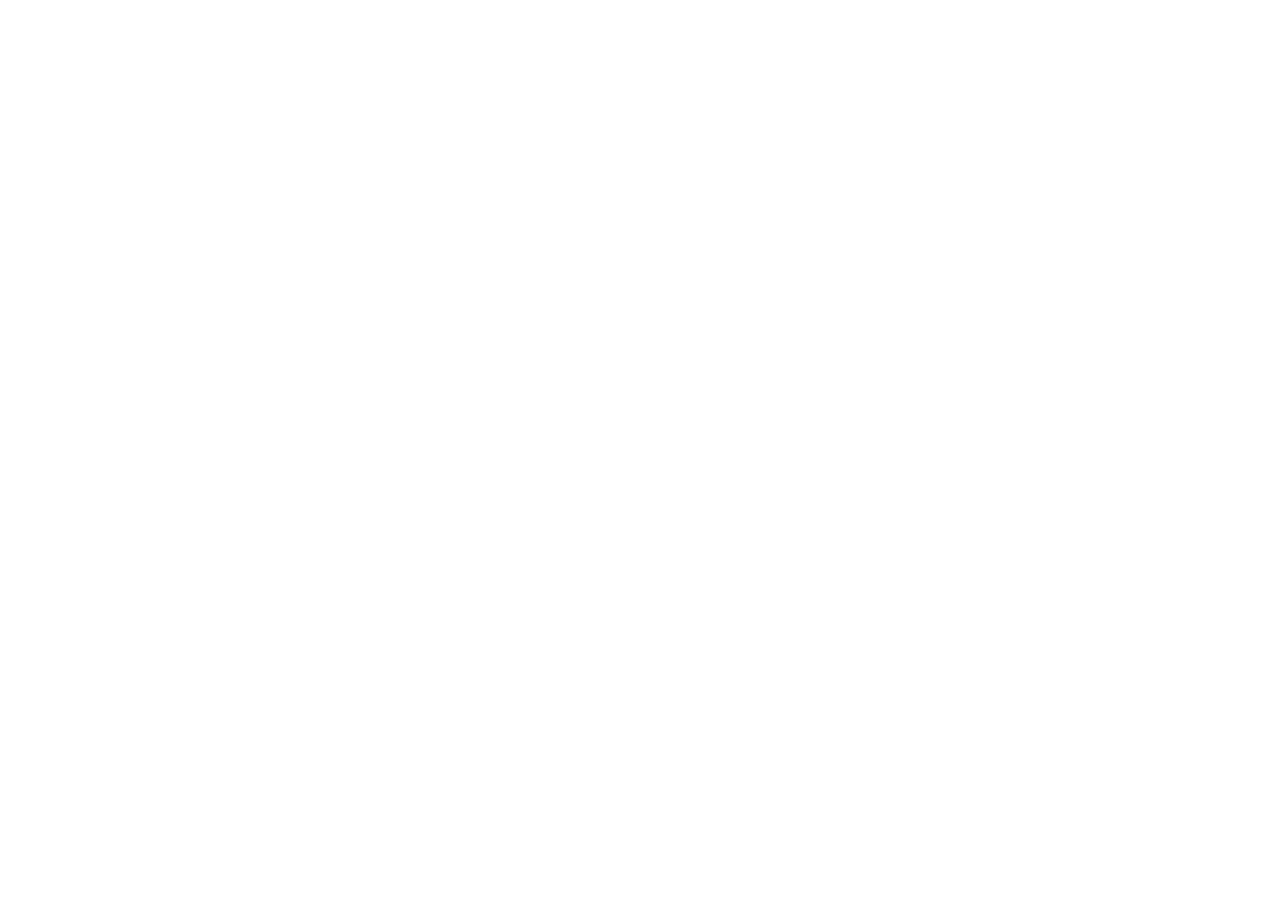
==== driver managment/index.html @ 976f7df1 "♻️ Renamed driver management folder" ====
<!DOCTYPE html>
<html lang="en">
<head>
    <meta charset="UTF-8">
    <meta name="viewport" content="width=device-width, initial-scale=1.0">
    <title>Drivers & Safety Profiles</title>

    <link rel="stylesheet" href="style.css">
</head>

<body>

    <script src="script.js"></script>

</body>
</html>
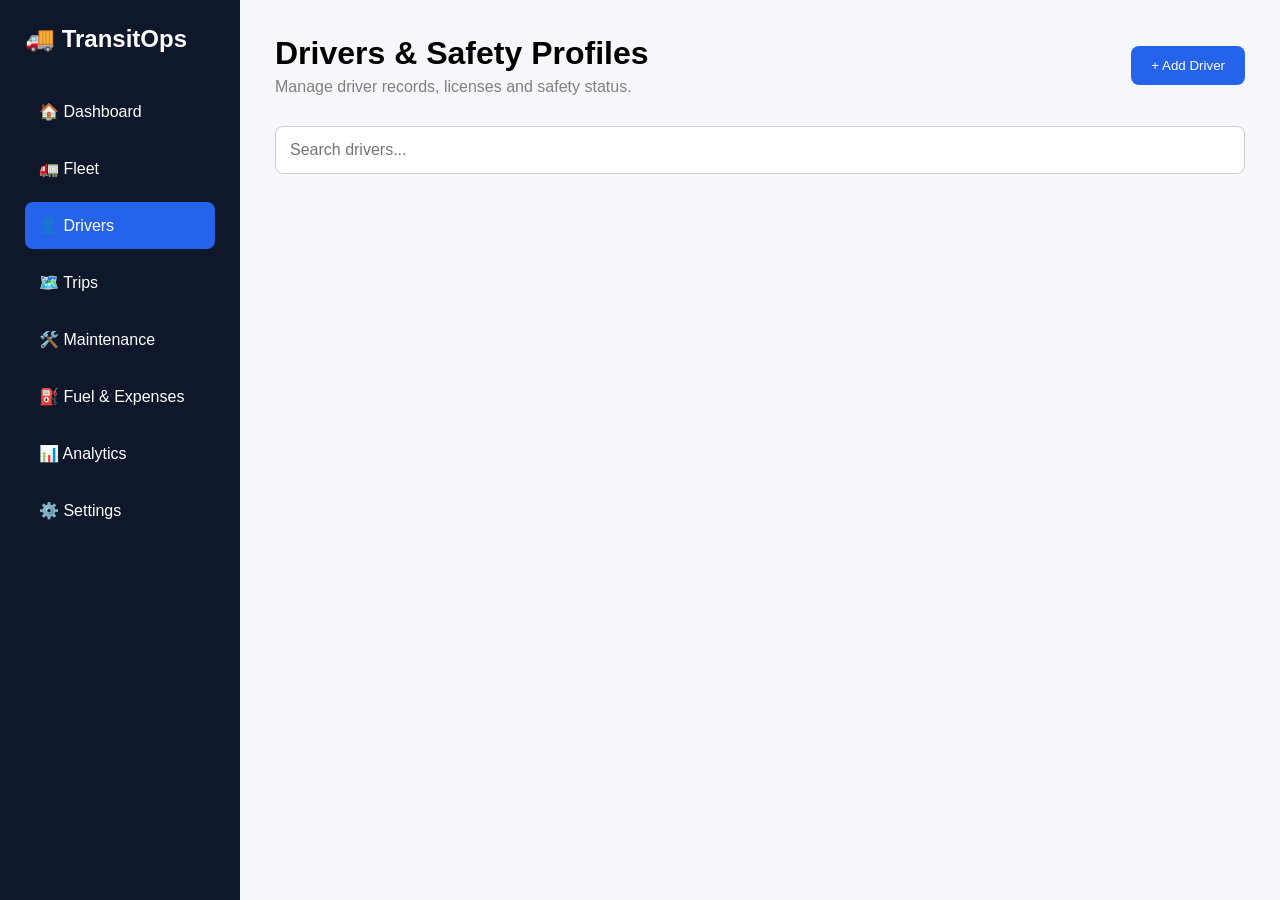
==== commit d547f428: "✨ Added Driver Management page layout" ====
--- a/driver managment/index.html
+++ b/driver managment/index.html
@@ -4,13 +4,48 @@
     <meta charset="UTF-8">
     <meta name="viewport" content="width=device-width, initial-scale=1.0">
     <title>Drivers & Safety Profiles</title>
-
     <link rel="stylesheet" href="style.css">
 </head>
-
 <body>
 
-    <script src="script.js"></script>
+<div class="container">
 
+    <!-- Sidebar -->
+    <aside class="sidebar">
+        <h2>🚚 TransitOps</h2>
+
+        <ul>
+            <li>🏠 Dashboard</li>
+            <li>🚛 Fleet</li>
+            <li class="active">👤 Drivers</li>
+            <li>🗺️ Trips</li>
+            <li>🛠️ Maintenance</li>
+            <li>⛽ Fuel & Expenses</li>
+            <li>📊 Analytics</li>
+            <li>⚙️ Settings</li>
+        </ul>
+    </aside>
+
+    <!-- Main Content -->
+    <main class="content">
+
+        <div class="header">
+            <div>
+                <h1>Drivers & Safety Profiles</h1>
+                <p>Manage driver records, licenses and safety status.</p>
+            </div>
+
+            <button class="add-btn">+ Add Driver</button>
+        </div>
+
+        <div class="search-box">
+            <input type="text" placeholder="Search drivers...">
+        </div>
+
+    </main>
+
+</div>
+
+<script src="script.js"></script>
 </body>
 </html>
--- a/driver managment/style.css
+++ b/driver managment/style.css
@@ -0,0 +1,90 @@
+*{
+    margin:0;
+    padding:0;
+    box-sizing:border-box;
+    font-family:Arial, Helvetica, sans-serif;
+}
+
+body{
+    background:#f5f7fb;
+}
+
+.container{
+    display:flex;
+    min-height:100vh;
+}
+
+/* Sidebar */
+
+.sidebar{
+    width:240px;
+    background:#0f172a;
+    color:white;
+    padding:25px;
+}
+
+.sidebar h2{
+    margin-bottom:35px;
+}
+
+.sidebar ul{
+    list-style:none;
+}
+
+.sidebar li{
+    padding:14px;
+    border-radius:8px;
+    margin-bottom:10px;
+    cursor:pointer;
+}
+
+.sidebar li:hover{
+    background:#1e293b;
+}
+
+.active{
+    background:#2563eb;
+}
+
+/* Main */
+
+.content{
+    flex:1;
+    padding:35px;
+}
+
+.header{
+    display:flex;
+    justify-content:space-between;
+    align-items:center;
+}
+
+.header p{
+    color:gray;
+    margin-top:6px;
+}
+
+.add-btn{
+    background:#2563eb;
+    color:white;
+    border:none;
+    padding:12px 20px;
+    border-radius:8px;
+    cursor:pointer;
+}
+
+.add-btn:hover{
+    background:#1d4ed8;
+}
+
+.search-box{
+    margin-top:30px;
+}
+
+.search-box input{
+    width:100%;
+    padding:14px;
+    border:1px solid #ccc;
+    border-radius:8px;
+    font-size:16px;
+}
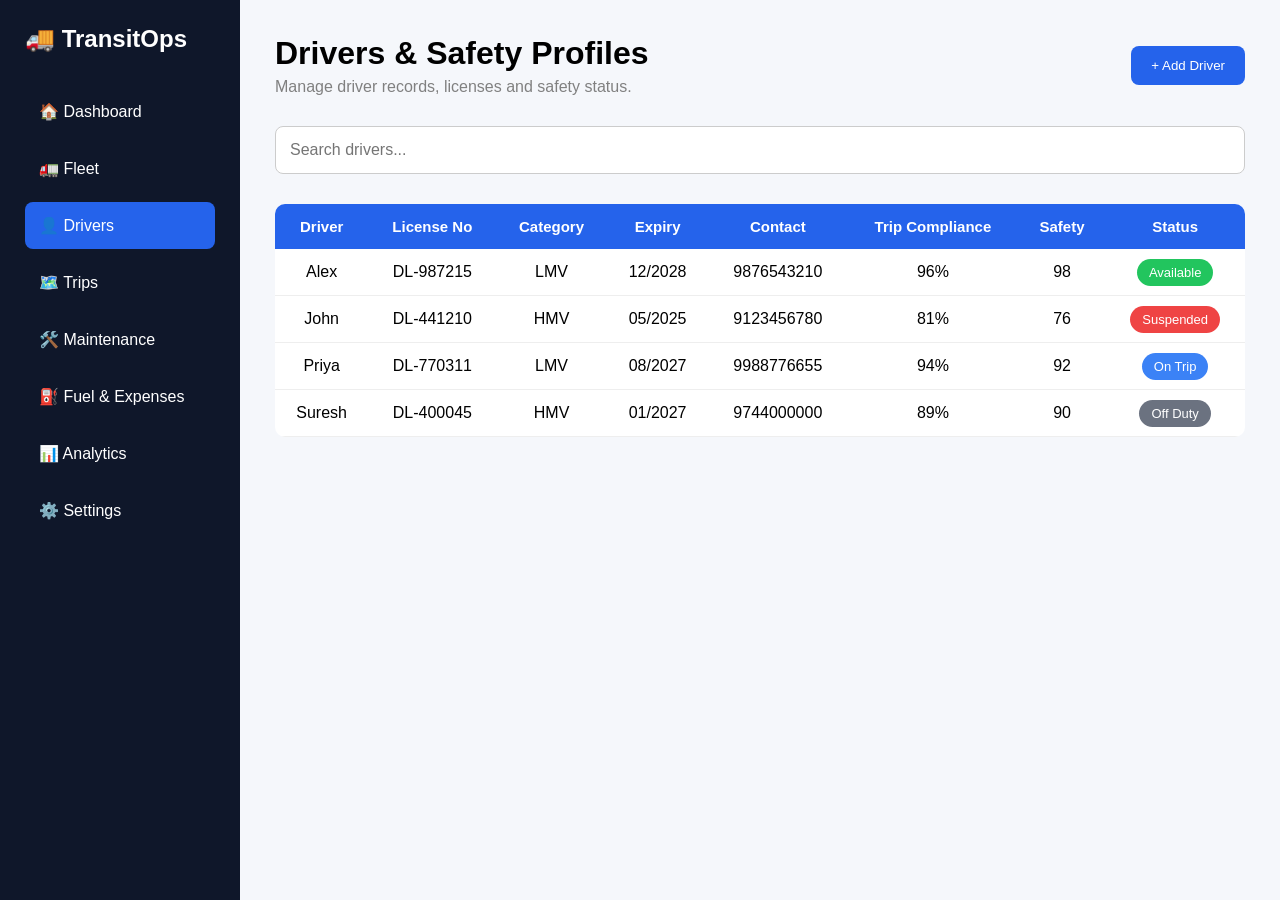
==== commit 9c12ea63: "📋 Added driver details table" ====
--- a/driver managment/index.html
+++ b/driver managment/index.html
@@ -41,6 +41,74 @@
         <div class="search-box">
             <input type="text" placeholder="Search drivers...">
         </div>
+        <div class="table-container">
+
+    <table class="driver-table">
+
+        <thead>
+            <tr>
+                <th>Driver</th>
+                <th>License No</th>
+                <th>Category</th>
+                <th>Expiry</th>
+                <th>Contact</th>
+                <th>Trip Compliance</th>
+                <th>Safety</th>
+                <th>Status</th>
+            </tr>
+        </thead>
+
+        <tbody>
+
+            <tr>
+                <td>Alex</td>
+                <td>DL-987215</td>
+                <td>LMV</td>
+                <td>12/2028</td>
+                <td>9876543210</td>
+                <td>96%</td>
+                <td>98</td>
+                <td><span class="available">Available</span></td>
+            </tr>
+
+            <tr>
+                <td>John</td>
+                <td>DL-441210</td>
+                <td>HMV</td>
+                <td>05/2025</td>
+                <td>9123456780</td>
+                <td>81%</td>
+                <td>76</td>
+                <td><span class="suspended">Suspended</span></td>
+            </tr>
+
+            <tr>
+                <td>Priya</td>
+                <td>DL-770311</td>
+                <td>LMV</td>
+                <td>08/2027</td>
+                <td>9988776655</td>
+                <td>94%</td>
+                <td>92</td>
+                <td><span class="trip">On Trip</span></td>
+            </tr>
+
+            <tr>
+                <td>Suresh</td>
+                <td>DL-400045</td>
+                <td>HMV</td>
+                <td>01/2027</td>
+                <td>9744000000</td>
+                <td>89%</td>
+                <td>90</td>
+                <td><span class="off-duty">Off Duty</span></td>
+            </tr>
+
+        </tbody>
+
+    </table>
+
+</div>
 
     </main>
 
--- a/driver managment/style.css
+++ b/driver managment/style.css
@@ -87,4 +87,61 @@
     border:1px solid #ccc;
     border-radius:8px;
     font-size:16px;
+}
+.table-container{
+    margin-top:30px;
+    overflow-x:auto;
+}
+
+.driver-table{
+    width:100%;
+    border-collapse:collapse;
+    background:white;
+    border-radius:10px;
+    overflow:hidden;
+}
+
+.driver-table th{
+    background:#2563eb;
+    color:white;
+    padding:14px;
+    font-size:15px;
+}
+
+.driver-table td{
+    padding:14px;
+    text-align:center;
+    border-bottom:1px solid #eee;
+}
+
+.driver-table tr:hover{
+    background:#f8f9ff;
+}
+
+.available,
+.trip,
+.suspended,
+.off-duty{
+
+    padding:6px 12px;
+    border-radius:20px;
+    color:white;
+    font-size:13px;
+    font-weight:500;
+}
+
+.available{
+    background:#22c55e;
+}
+
+.trip{
+    background:#3b82f6;
+}
+
+.suspended{
+    background:#ef4444;
+}
+
+.off-duty{
+    background:#6b7280;
 }
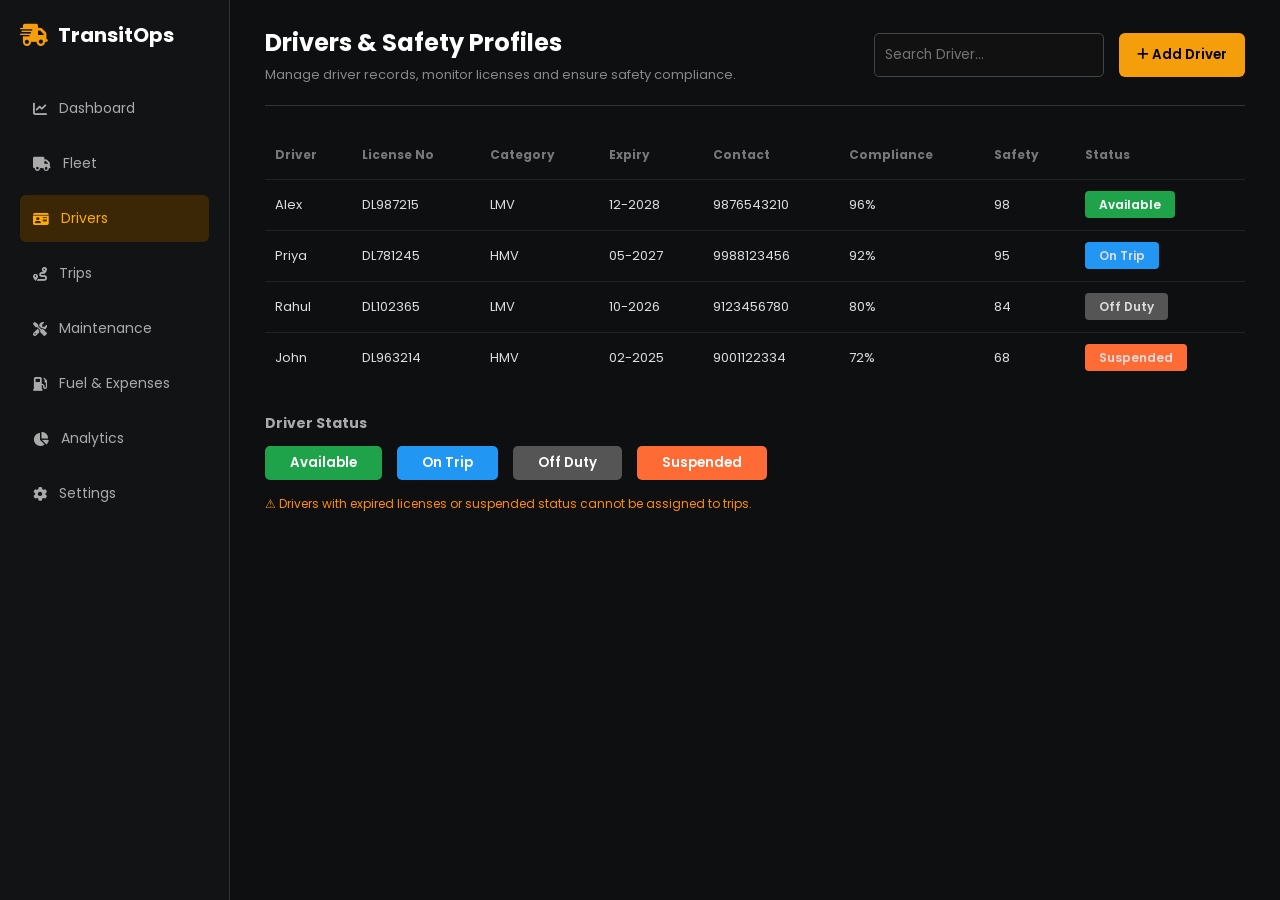
==== commit 2f8be96f: "Added Drivers safety dashboard UI with CSS and JS" ====
--- a/driver managment/index.html
+++ b/driver managment/index.html
@@ -4,116 +4,226 @@
     <meta charset="UTF-8">
     <meta name="viewport" content="width=device-width, initial-scale=1.0">
     <title>Drivers & Safety Profiles</title>
+
     <link rel="stylesheet" href="style.css">
+
+    <link href="https://fonts.googleapis.com/css2?family=Poppins:wght@300;400;500;600;700&display=swap" rel="stylesheet">
+
+    <link rel="stylesheet"
+    href="https://cdnjs.cloudflare.com/ajax/libs/font-awesome/6.6.0/css/all.min.css">
 </head>
+
 <body>
 
 <div class="container">
 
     <!-- Sidebar -->
+
     <aside class="sidebar">
-        <h2>🚚 TransitOps</h2>
+
+        <div class="logo">
+            <i class="fa-solid fa-truck-fast"></i>
+            <h2>TransitOps</h2>
+        </div>
 
         <ul>
-            <li>🏠 Dashboard</li>
-            <li>🚛 Fleet</li>
-            <li class="active">👤 Drivers</li>
-            <li>🗺️ Trips</li>
-            <li>🛠️ Maintenance</li>
-            <li>⛽ Fuel & Expenses</li>
-            <li>📊 Analytics</li>
-            <li>⚙️ Settings</li>
+
+            <li><i class="fa-solid fa-chart-line"></i> Dashboard</li>
+
+            <li><i class="fa-solid fa-truck"></i> Fleet</li>
+
+            <li class="active"><i class="fa-solid fa-id-card"></i> Drivers</li>
+
+            <li><i class="fa-solid fa-route"></i> Trips</li>
+
+            <li><i class="fa-solid fa-screwdriver-wrench"></i> Maintenance</li>
+
+            <li><i class="fa-solid fa-gas-pump"></i> Fuel & Expenses</li>
+
+            <li><i class="fa-solid fa-chart-pie"></i> Analytics</li>
+
+            <li><i class="fa-solid fa-gear"></i> Settings</li>
+
         </ul>
+
     </aside>
 
-    <!-- Main Content -->
-    <main class="content">
-
-        <div class="header">
+    <!-- Main -->
+
+    <main class="main">
+
+        <header>
+
             <div>
+
                 <h1>Drivers & Safety Profiles</h1>
-                <p>Manage driver records, licenses and safety status.</p>
+
+                <p>Manage driver records, monitor licenses and ensure safety compliance.</p>
+
             </div>
 
-            <button class="add-btn">+ Add Driver</button>
-        </div>
-
-        <div class="search-box">
-            <input type="text" placeholder="Search drivers...">
-        </div>
-        <div class="table-container">
-
-    <table class="driver-table">
-
-        <thead>
-            <tr>
-                <th>Driver</th>
-                <th>License No</th>
-                <th>Category</th>
-                <th>Expiry</th>
-                <th>Contact</th>
-                <th>Trip Compliance</th>
-                <th>Safety</th>
-                <th>Status</th>
-            </tr>
-        </thead>
-
-        <tbody>
-
-            <tr>
-                <td>Alex</td>
-                <td>DL-987215</td>
-                <td>LMV</td>
-                <td>12/2028</td>
-                <td>9876543210</td>
-                <td>96%</td>
-                <td>98</td>
-                <td><span class="available">Available</span></td>
-            </tr>
-
-            <tr>
-                <td>John</td>
-                <td>DL-441210</td>
-                <td>HMV</td>
-                <td>05/2025</td>
-                <td>9123456780</td>
-                <td>81%</td>
-                <td>76</td>
-                <td><span class="suspended">Suspended</span></td>
-            </tr>
-
-            <tr>
-                <td>Priya</td>
-                <td>DL-770311</td>
-                <td>LMV</td>
-                <td>08/2027</td>
-                <td>9988776655</td>
-                <td>94%</td>
-                <td>92</td>
-                <td><span class="trip">On Trip</span></td>
-            </tr>
-
-            <tr>
-                <td>Suresh</td>
-                <td>DL-400045</td>
-                <td>HMV</td>
-                <td>01/2027</td>
-                <td>9744000000</td>
-                <td>89%</td>
-                <td>90</td>
-                <td><span class="off-duty">Off Duty</span></td>
-            </tr>
-
-        </tbody>
-
-    </table>
+            <div class="top-right">
+
+                <input type="text" placeholder="Search Driver...">
+
+                <button>
+                    <i class="fa-solid fa-plus"></i>
+                    Add Driver
+                </button>
+
+            </div>
+
+        </header>
+
+        <!-- Driver Table -->
+
+        <section class="table-section">
+
+            <table>
+
+                <thead>
+
+                <tr>
+
+                    <th>Driver</th>
+
+                    <th>License No</th>
+
+                    <th>Category</th>
+
+                    <th>Expiry</th>
+
+                    <th>Contact</th>
+
+                    <th>Compliance</th>
+
+                    <th>Safety</th>
+
+                    <th>Status</th>
+
+                </tr>
+
+                </thead>
+
+                <tbody>
+
+                <tr>
+
+                    <td>Alex</td>
+
+                    <td>DL987215</td>
+
+                    <td>LMV</td>
+
+                    <td>12-2028</td>
+
+                    <td>9876543210</td>
+
+                    <td>96%</td>
+
+                    <td>98</td>
+
+                    <td><span class="available">Available</span></td>
+
+                </tr>
+
+                <tr>
+
+                    <td>Priya</td>
+
+                    <td>DL781245</td>
+
+                    <td>HMV</td>
+
+                    <td>05-2027</td>
+
+                    <td>9988123456</td>
+
+                    <td>92%</td>
+
+                    <td>95</td>
+
+                    <td><span class="trip">On Trip</span></td>
+
+                </tr>
+
+                <tr>
+
+                    <td>Rahul</td>
+
+                    <td>DL102365</td>
+
+                    <td>LMV</td>
+
+                    <td>10-2026</td>
+
+                    <td>9123456780</td>
+
+                    <td>80%</td>
+
+                    <td>84</td>
+
+                    <td><span class="off">Off Duty</span></td>
+
+                </tr>
+
+                <tr>
+
+                    <td>John</td>
+
+                    <td>DL963214</td>
+
+                    <td>HMV</td>
+
+                    <td>02-2025</td>
+
+                    <td>9001122334</td>
+
+                    <td>72%</td>
+
+                    <td>68</td>
+
+                    <td><span class="suspended">Suspended</span></td>
+
+                </tr>
+
+                </tbody>
+
+            </table>
+
+        </section>
+
+        <!-- Bottom -->
+
+        <section class="bottom">
+
+            <h3>Driver Status</h3>
+
+            <div class="buttons">
+
+                <button class="green">Available</button>
+
+                <button class="blue">On Trip</button>
+
+                <button class="gray">Off Duty</button>
+
+                <button class="red">Suspended</button>
+
+            </div>
+
+            <p class="note">
+
+                ⚠ Drivers with expired licenses or suspended status cannot be assigned to trips.
+
+            </p>
+
+        </section>
+
+    </main>
 
 </div>
 
-    </main>
-
-</div>
-
 <script src="script.js"></script>
+
 </body>
 </html>
--- a/driver managment/style.css
+++ b/driver managment/style.css
@@ -2,146 +2,321 @@
     margin:0;
     padding:0;
     box-sizing:border-box;
-    font-family:Arial, Helvetica, sans-serif;
-}
+    font-family:'Poppins',sans-serif;
+}
+
 
 body{
-    background:#f5f7fb;
-}
+    background:#0d0f11;
+    color:white;
+}
+
+
+/* Main Layout */
 
 .container{
     display:flex;
-    min-height:100vh;
-}
+    height:100vh;
+}
+
+
 
 /* Sidebar */
 
 .sidebar{
-    width:240px;
-    background:#0f172a;
-    color:white;
-    padding:25px;
-}
-
-.sidebar h2{
+
+    width:230px;
+    background:#111315;
+    border-right:1px solid #333;
+    padding:20px;
+}
+
+
+.logo{
+    display:flex;
+    align-items:center;
+    gap:10px;
     margin-bottom:35px;
 }
+
+
+.logo i{
+    color:#f59e0b;
+    font-size:22px;
+}
+
+
+.logo h2{
+    font-size:20px;
+}
+
 
 .sidebar ul{
     list-style:none;
 }
 
+
 .sidebar li{
-    padding:14px;
-    border-radius:8px;
-    margin-bottom:10px;
+
+    padding:13px;
+    margin:8px 0;
+    color:#aaa;
+    border-radius:6px;
     cursor:pointer;
-}
-
-.sidebar li:hover{
-    background:#1e293b;
-}
-
-.active{
-    background:#2563eb;
-}
+    display:flex;
+    gap:12px;
+    align-items:center;
+    font-size:14px;
+
+}
+
+
+.sidebar li:hover,
+.sidebar .active{
+
+    background:#3b2705;
+    color:#ffae00;
+}
+
+
 
 /* Main */
 
-.content{
+.main{
+
     flex:1;
-    padding:35px;
-}
-
-.header{
+    padding:25px 35px;
+}
+
+
+
+header{
+
     display:flex;
     justify-content:space-between;
     align-items:center;
-}
-
-.header p{
-    color:gray;
-    margin-top:6px;
-}
-
-.add-btn{
-    background:#2563eb;
+    border-bottom:1px solid #333;
+    padding-bottom:20px;
+}
+
+
+header h1{
+
+    font-size:24px;
+}
+
+
+header p{
+
+    color:#888;
+    font-size:13px;
+    margin-top:5px;
+}
+
+
+
+.top-right{
+
+    display:flex;
+    gap:15px;
+}
+
+
+
+input{
+
+    width:230px;
+    padding:10px;
+    background:#111;
+    border:1px solid #444;
+    border-radius:5px;
     color:white;
+
+}
+
+
+
+.top-right button{
+
+    background:#f59e0b;
+    color:black;
     border:none;
-    padding:12px 20px;
-    border-radius:8px;
+    padding:12px 18px;
+    border-radius:6px;
     cursor:pointer;
-}
-
-.add-btn:hover{
-    background:#1d4ed8;
-}
-
-.search-box{
-    margin-top:30px;
-}
-
-.search-box input{
-    width:100%;
-    padding:14px;
-    border:1px solid #ccc;
-    border-radius:8px;
-    font-size:16px;
-}
-.table-container{
-    margin-top:30px;
-    overflow-x:auto;
-}
-
-.driver-table{
+    font-weight:600;
+
+}
+
+
+.top-right button:hover{
+
+    background:#ffbe38;
+
+}
+
+
+
+/* Table */
+
+.table-section{
+
+    margin-top:25px;
+
+}
+
+
+table{
+
     width:100%;
     border-collapse:collapse;
-    background:white;
-    border-radius:10px;
-    overflow:hidden;
-}
-
-.driver-table th{
-    background:#2563eb;
+
+}
+
+
+thead{
+
+    color:#777;
+    font-size:12px;
+
+}
+
+
+th{
+
+    text-align:left;
+    padding:15px 10px;
+}
+
+
+td{
+
+    padding:15px 10px;
+    border-top:1px solid #222;
+    color:#ddd;
+    font-size:13px;
+
+}
+
+
+tbody tr:hover{
+
+    background:#16191c;
+
+}
+
+
+
+/* Status */
+
+span{
+
+    padding:5px 14px;
+    border-radius:4px;
+    font-size:12px;
+    font-weight:600;
+
+}
+
+
+.available{
+
+    background:#1fa34a;
     color:white;
-    padding:14px;
-    font-size:15px;
-}
-
-.driver-table td{
-    padding:14px;
-    text-align:center;
-    border-bottom:1px solid #eee;
-}
-
-.driver-table tr:hover{
-    background:#f8f9ff;
-}
-
-.available,
-.trip,
-.suspended,
-.off-duty{
-
-    padding:6px 12px;
-    border-radius:20px;
+
+}
+
+
+.trip{
+
+    background:#2196f3;
+}
+
+
+.off{
+
+    background:#555;
+}
+
+
+.suspended{
+
+    background:#ff6b35;
+
+}
+
+
+
+/* Bottom */
+
+.bottom{
+
+    margin-top:30px;
+
+}
+
+
+.bottom h3{
+
+    font-size:14px;
+    color:#aaa;
+
+}
+
+
+.buttons{
+
+    display:flex;
+    gap:15px;
+    margin-top:12px;
+
+}
+
+
+.buttons button{
+
+    border:none;
+    padding:7px 25px;
+    border-radius:5px;
     color:white;
-    font-size:13px;
-    font-weight:500;
-}
-
-.available{
-    background:#22c55e;
-}
-
-.trip{
-    background:#3b82f6;
-}
-
-.suspended{
-    background:#ef4444;
-}
-
-.off-duty{
-    background:#6b7280;
+    font-weight:600;
+
+}
+
+
+.green{
+
+    background:#1fa34a;
+
+}
+
+
+.blue{
+
+    background:#2196f3;
+
+}
+
+
+.gray{
+
+    background:#555;
+
+}
+
+
+.red{
+
+    background:#ff6b35;
+
+}
+
+
+
+.note{
+
+    margin-top:15px;
+    color:#ff8c00;
+    font-size:12px;
+
 }
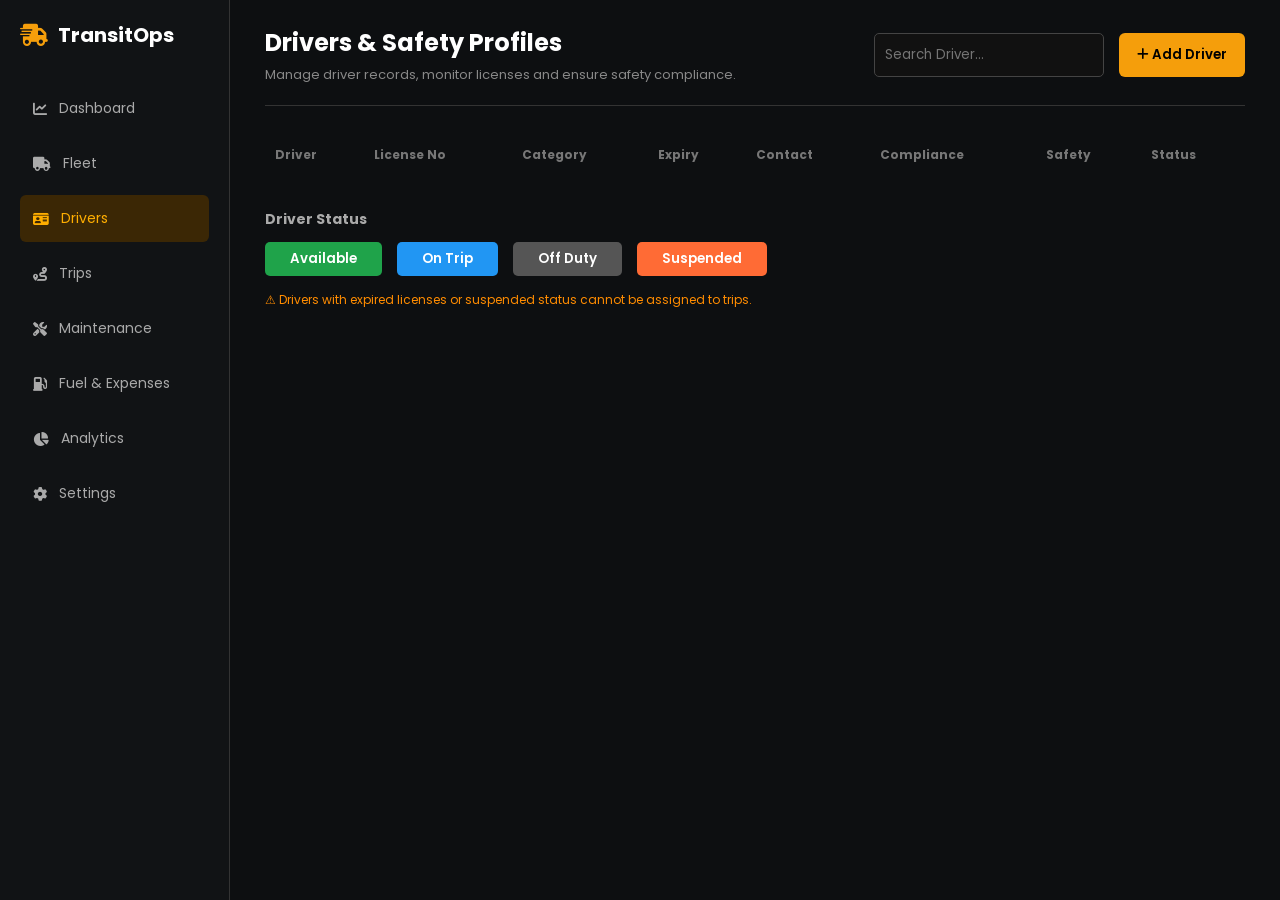
==== commit 3c0429a6: "Connected FastAPI backend with frontend" ====
--- a/driver managment/index.html
+++ b/driver managment/index.html
@@ -105,89 +105,12 @@
 
                 </thead>
 
-                <tbody>
+                </td>
+                <tbody id="driverTable">
 
-                <tr>
+</tbody>
 
-                    <td>Alex</td>
-
-                    <td>DL987215</td>
-
-                    <td>LMV</td>
-
-                    <td>12-2028</td>
-
-                    <td>9876543210</td>
-
-                    <td>96%</td>
-
-                    <td>98</td>
-
-                    <td><span class="available">Available</span></td>
-
-                </tr>
-
-                <tr>
-
-                    <td>Priya</td>
-
-                    <td>DL781245</td>
-
-                    <td>HMV</td>
-
-                    <td>05-2027</td>
-
-                    <td>9988123456</td>
-
-                    <td>92%</td>
-
-                    <td>95</td>
-
-                    <td><span class="trip">On Trip</span></td>
-
-                </tr>
-
-                <tr>
-
-                    <td>Rahul</td>
-
-                    <td>DL102365</td>
-
-                    <td>LMV</td>
-
-                    <td>10-2026</td>
-
-                    <td>9123456780</td>
-
-                    <td>80%</td>
-
-                    <td>84</td>
-
-                    <td><span class="off">Off Duty</span></td>
-
-                </tr>
-
-                <tr>
-
-                    <td>John</td>
-
-                    <td>DL963214</td>
-
-                    <td>HMV</td>
-
-                    <td>02-2025</td>
-
-                    <td>9001122334</td>
-
-                    <td>72%</td>
-
-                    <td>68</td>
-
-                    <td><span class="suspended">Suspended</span></td>
-
-                </tr>
-
-                </tbody>
+        
 
             </table>
 
